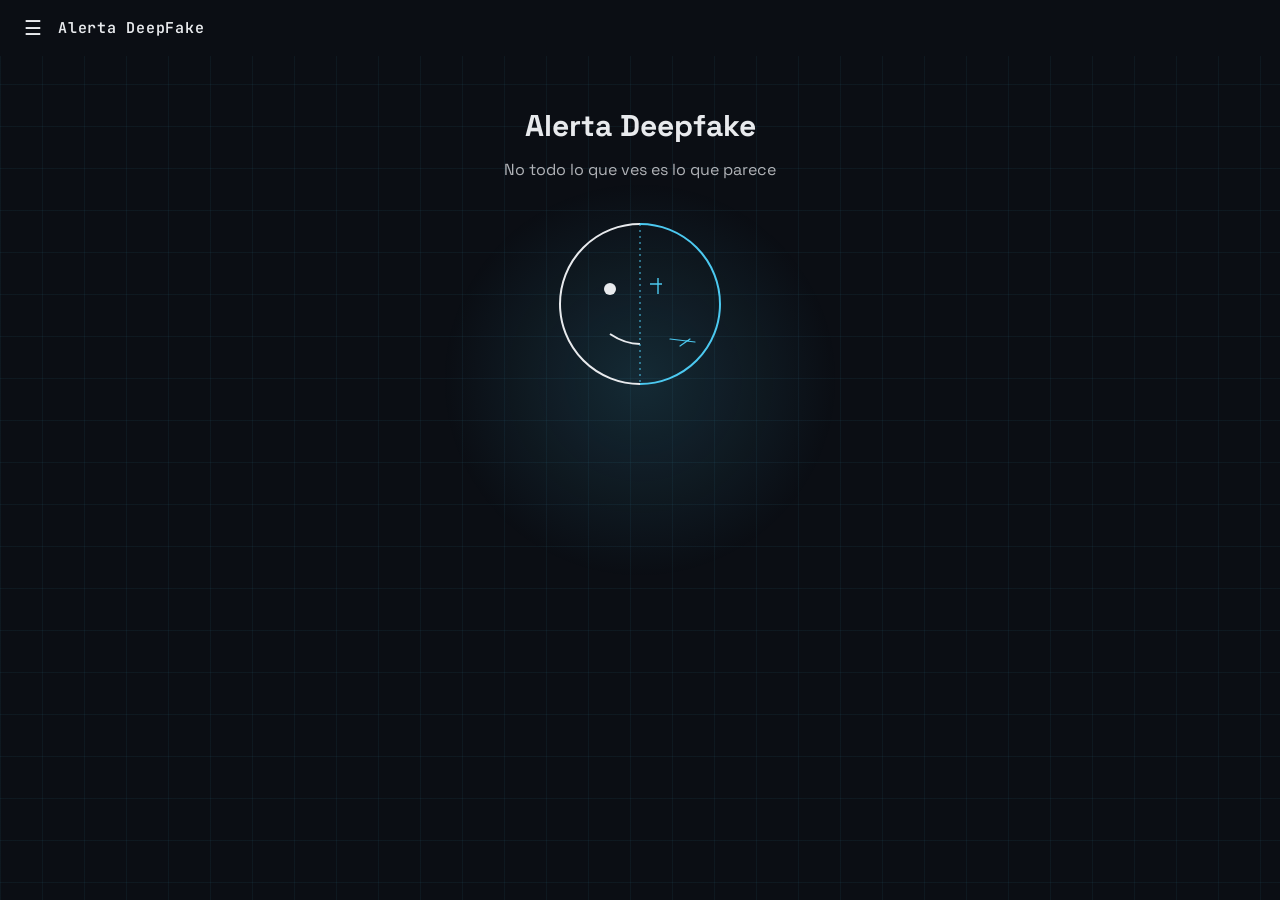
==== index.html @ 79086bac "direccion a inicio" ====
<!DOCTYPE html>
<html lang="en">
<head>
    <meta charset="UTF-8">
    <meta name="viewport" content="width=device-width, initial-scalbuenoe=1.0">
    <title>Alerta DeepFake</title>
    <link rel="stylesheet" href="estilos.css">
</head>
<body>
    <div class="grid-bg"></div>
    <div class="glow"></div>
    <header>
        <button id="btnMenu" class="menu-btn">☰</button>
       <span class="logo">Alerta DeepFake</span>
    </header>
   <nav id="sidebar">
  <a href="index.html">Inicio</a>

  <span class="categoria">Aprende</span>
  <a href="iagenerativa.html">Inteligencia Artificial Generativa</a>
  <a href="queesdeepfake.html">¿Qué es un Deepfake?</a>
  <a href="clascontfals">Clasificacion de contenido falso</a>
  <a href="datospb">Datos Personales y Biometrios</a>

  <span class="categoria">Detecta y Actua</span>
  <a href="casossimulados.html">Casos Simulados</a>
  <a href="listaverificacion">Lista de Verificacion</a>
  <a href="rutaactuacion">Ruta de Actuacion</a>
  <a href="reportarcaso" class="btn-reportar">🛡️ Reportar un Caso</a>
  
  <span class="categoria">Marco Legal</span>
  <a href="normativacolombiana">Normativa Colombiana</a>
  <a href="recomendacionesseguridad">Recomendaciones de Seguridad</a>
</nav>
<main>
  <center><h1>Alerta Deepfake</h1></center>
  <center><p>No todo lo que ves es lo que parece</p>
    <div class="face-wrap">
  <svg viewBox="0 0 220 220">
  <defs>
  <clipPath id="mitad-izquierda">
    <rect x="0" y="0" width="110" height="220" />
  </clipPath>
</defs>

<!-- LADO REAL (izquierda) -->
<g clip-path="url(#mitad-izquierda)">
  <path d="M 110 30 A 80 80 0 0 0 110 190" stroke="var(--text)" stroke-width="2" fill="none" />
  <circle cx="80" cy="95" r="6" fill="var(--text)" />
  <circle cx="140" cy="95" r="6" fill="var(--text)" />
  <path d="M 80 140 Q 110 160 140 140" stroke="var(--text)" stroke-width="2" fill="none" />
</g>

<!-- LADO SINTÉTICO (derecha) -->
<g class="face-synth">
  <path d="M 110 30 A 80 80 0 0 1 110 190" stroke="var(--cyan)" stroke-width="2" fill="none" />
  <path d="M 120 90 L 132 90 M 128 84 L 128 100" stroke="var(--cyan)" stroke-width="1.4" />
  <path d="M 140 145 L 165 148 M 150 152 L 160 145" stroke="var(--cyan)" stroke-width="1.2" stroke-linecap="round" />
  <line x1="110" y1="30" x2="110" y2="190" stroke="var(--cyan)" stroke-width="1" stroke-dasharray="2 4" />
</g>

</svg>
<defs>
  <clipPath id="mitad-izquierda">
    <rect x="0" y="0" width="110" height="220" />
  </clipPath>
</defs>
</div>
</main>



<script>
    const btnMenu =document.getElementById('btnMenu');
    const sidebar=document.getElementById('sidebar');
    btnMenu.addEventListener('click',function(){
        sidebar.classList.toggle('abierto');
    });
    
    const links=sidebar.querySelectorAll('a');
    links.forEach(function(link){
    link.addEventListener('click',function(){
        sidebar.classList.remove('abierto');
    });
});


</script>




</body>
</html>
---- estilos.css ----
@import url('https://fonts.googleapis.com/css2?family=JetBrains+Mono:wght@400;500;700&family=Space+Grotesk:wght@400;500;600;700&display=swap');

        .grid-bg {
  position: fixed;
  inset: 0;
  background-image:
    linear-gradient(rgba(76,201,240,0.06) 1px, transparent 1px),
    linear-gradient(90deg, rgba(76,201,240,0.06) 1px, transparent 1px);
  background-size: 42px 42px;
  pointer-events: none;
}
.glow {
  position: fixed;
  top: 20%;
  left: 50%;
  width: 400px;
  height: 400px;
  transform: translateX(-50%);
  background: radial-gradient(circle, rgba(76,201,240,0.15), transparent 70%);
  pointer-events: none;
}
:root {
  --bg: #0b0e14;
  --panel: #1B2A4A;
  --cyan: #4cc9f0;
  --text: #e8eaed;
}
        * {
            margin:0;
            padding: 0;
            box-sizing: border-box;
        }
body{
    background:var(--bg);
    color: var(--text);
    font-family: 'Space Grotesk', sans-serif;
}
      
        

        nav#sidebar a {
            display:block;
            padding:12px 20px;
            color:white;
            text-decoration: none;
        }
        nav#sidebar a:hover {
        background: rgba(255, 255, 255, 0.06);
        color: var(--cyan);
}
        nav#sidebar  {
position: fixed;
top:0 ;
left: 0;
width: 250px; ;
height:100vh ;
background:#1B2A4A ;
padding-top: 60px;
padding-bottom: 20px;
overflow-y: auto;
transform: translateX(-100%);
transition:transform 0.3s ease ;
z-index: 20;

        }
        nav#sidebar.abierto{
            transform: translateX(0);
        }

header {
  display: flex;
  align-items: center;
  gap: 16px;
  padding: 16px 24px;
  background: var(--bg);
  position: sticky;
  top: 0;
  z-index: 30;
}

    .logo {
  font-family: 'JetBrains Mono', monospace;
  font-size: 15px;
  font-weight: 600;
  letter-spacing: 0.05em;
  color: var(--text);
}
.menu-btn {
  background: none;
  border: none;
  color: var(--text);
  font-size: 20px;
  cursor: pointer;
}
.categoria {
  display: block;
  font-family: 'JetBrains Mono', monospace;
  font-size: 11px;
  letter-spacing: 0.1em;
  text-transform: uppercase;
  color: var(--cyan);
  padding: 20px 20px 8px;
  border-top: 1px solid rgba(255,255,255,0.08);
  margin-top: 8px;
}
.face-wrap {
  width: 220px;
  height: 220px;
  margin: 0 auto;
}

.face-wrap svg {
  width: 100%;
  height: 100%;
}
@keyframes glitchLine {
  0%, 88% {
    transform: translateX(0);
    opacity: 1;
  }
  90% {
    transform: translateX(-3px);
    opacity: 0.6;
  }
  92% {
    transform: translateX(2px);
  }
  94%, 100% {
    transform: translateX(0);
    opacity: 1;
  }
}

/* ===== Contenido de páginas internas (main) ===== */
main {
  max-width: 780px;
  margin: 0 auto;
  padding: 50px 24px 80px 24px;
  position: relative;
  z-index: 1;
}

.kicker {
  font-family: 'JetBrains Mono', monospace;
  font-size: 11px;
  letter-spacing: 0.1em;
  text-transform: uppercase;
  color: var(--cyan);
  margin-bottom: 10px;
}

main h1 {
  font-size: 30px;
  font-weight: 700;
  margin-bottom: 14px;
}

main .intro {
  font-size: 17px;
  color: rgba(232,234,237,0.7);
  border-left: 3px solid var(--cyan);
  padding-left: 16px;
  margin-bottom: 36px;
}

main section {
  margin-bottom: 40px;
}

main h2 {
  font-size: 20px;
  font-weight: 600;
  margin-bottom: 14px;
  display: flex;
  align-items: center;
  gap: 10px;
}

main h2 .numero {
  font-family: 'JetBrains Mono', monospace;
  background: var(--panel);
  border: 1px solid var(--cyan);
  color: var(--cyan);
  width: 28px;
  height: 28px;
  border-radius: 50%;
  display: flex;
  align-items: center;
  justify-content: center;
  font-size: 13px;
  flex-shrink: 0;
}

main p {
  color: rgba(232,234,237,0.75);
  margin-bottom: 14px;
}

main strong {
  color: var(--text);
}

.tarjeta {
  text-align: justify;
  background: rgba(76,201,240,0.04);
  border: 1px solid rgba(76,201,240,0.15);
  border-radius: 8px;
  padding: 16px;
}

.tarjeta .icono { font-size: 24px; margin-bottom: 8px; }

.tarjeta h2 {
  text-align: center;
}

.tarjeta p {
  font-size: 13px;
  margin-bottom: 0;
}



.caja-clave {
  background: rgba(76,201,240,0.06);
  border-left: 3px solid var(--cyan);
  border-radius: 6px;
  padding: 16px 18px;
  margin-top: 16px;
}

.caja-clave p { color: var(--text); margin-bottom: 0; }

@media (max-width: 600px) {
  .grid-tarjetas { grid-template-columns: 1fr; }
}

/* boton siguiente para pagina de que es deepfake*/
.siguiente {
  margin-top: 50px;
  padding: 20px;
  background: rgba(76,201,240,0.04);
  border: 1px solid rgba(76,201,240,0.15);
  border-radius: 8px;
  display: flex;
  justify-content: space-between;
  align-items: center;
  flex-wrap: wrap;
  gap: 12px;
}

.siguiente span {
  color: rgba(232,234,237,0.75);
  font-size: 15px;
}

.siguiente a {
  background: var(--cyan);
  color: var(--bg);
  text-decoration: none;
  padding: 10px 18px;
  border-radius: 6px;
  font-weight: bold;
  font-size: 14px;
  white-space: nowrap;
}

.siguiente a:hover {
  opacity: 0.85;
}

.tarjeta-caso {
  background: var(--panel);
  border-radius: 12px;
  padding: 24px;
  max-width: 500px;
  margin: 24px auto;
}

.tarjeta-tag {
  display: inline-block;
  font-family: 'JetBrains Mono', monospace;
  font-size: 11px;
  color: var(--cyan);
  text-transform: uppercase;
  margin-bottom: 10px;
}
.paso {
    display: flex;
    align-items: flex-start;
    gap: 22px;
    margin: 30px 0;
}

.numero {
    width: 48px;
    height: 48px;
    min-width: 48px;

    border: 2px solid #159eaa;
    border-radius: 50%;

    display: flex;
    align-items: center;
    justify-content: center;

    color: white;
    font-size: 20px;
    font-weight: bold;
}

.texto-paso {
    flex: 1;
}

.texto-paso h3 {
    margin: 0 0 8px 0;
    color: white;
    font-size: 24px;
}

.texto-paso p {
    margin: 0;
    color: #b8bdc7;
    font-size: 18px;
    line-height: 1.5;
}

.video-container video {
    width: 100%;
    height: auto;
    display: block;
}

/* ===== Lista horizontal de señales de detección ===== */
.lista-deteccion {
  margin-top: 18px;
}

.fila-deteccion {
  display: flex;
  align-items: flex-start;
  gap: 16px;
  padding: 18px 4px;
  border-bottom: 1px solid rgba(76,201,240,0.12);
}

.fila-deteccion:last-child {
  border-bottom: none;
}

.fila-deteccion .icono {
  font-size: 22px;
  flex-shrink: 0;
  width: 36px;
  text-align: center;
}

.fila-deteccion .contenido h3 {
  font-size: 15px;
  font-weight: 600;
  margin-bottom: 4px;
  color: var(--text);
}

.fila-deteccion .contenido p {
  font-size: 13px;
  color: rgba(232,234,237,0.65);
  margin-bottom: 0;
}

@media (max-width: 500px) {
  .fila-deteccion { gap: 12px; }
  .fila-deteccion .icono { font-size: 18px; width: 28px; }
}
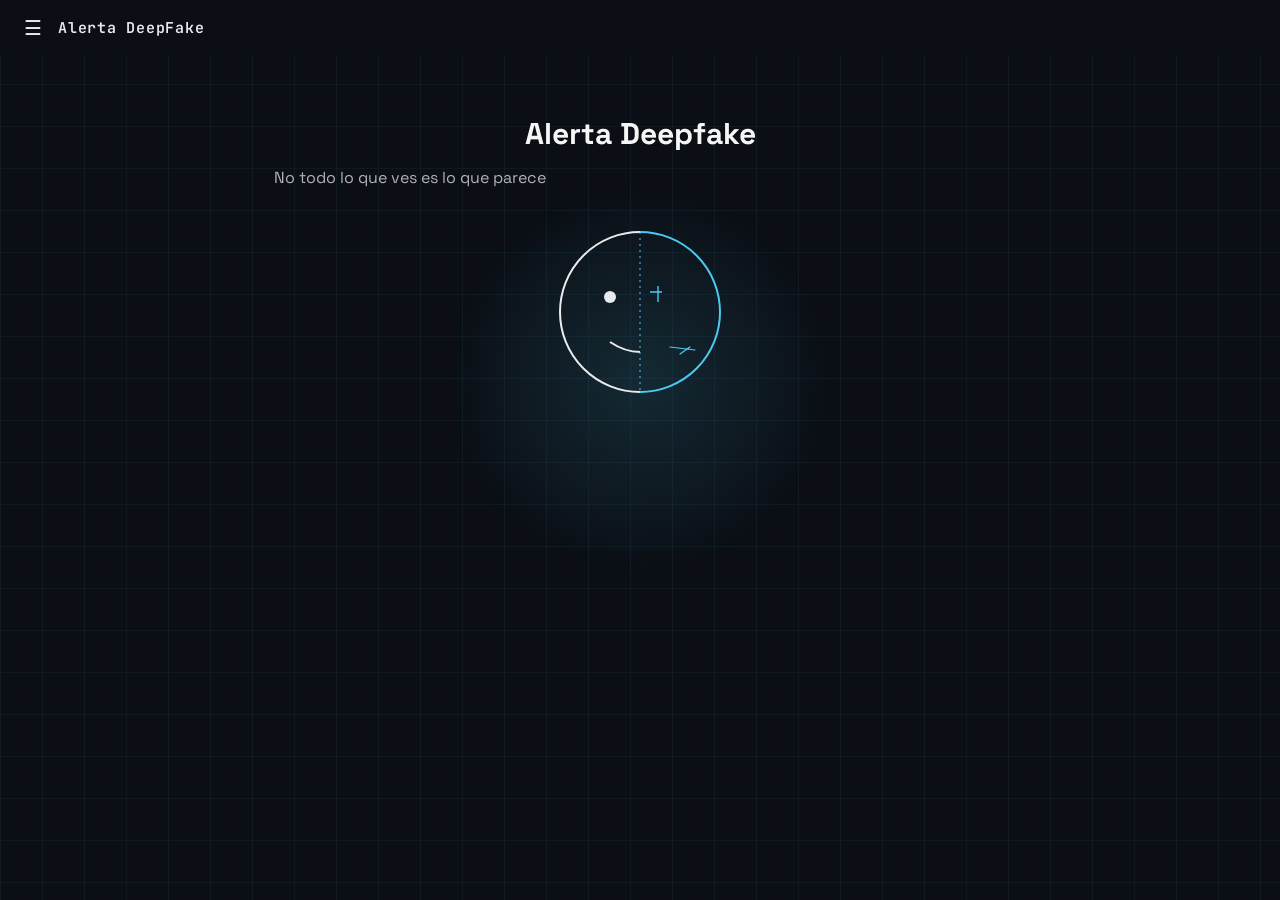
==== commit 27a6eb06: "conexion base de datos" ====
--- a/index.html
+++ b/index.html
@@ -19,18 +19,20 @@
   <span class="categoria">Aprende</span>
   <a href="iagenerativa.html">Inteligencia Artificial Generativa</a>
   <a href="queesdeepfake.html">¿Qué es un Deepfake?</a>
-  <a href="clascontfals">Clasificacion de contenido falso</a>
-  <a href="datospb">Datos Personales y Biometrios</a>
+  <a href="clascontfals.html">Clasificacion de contenido falso</a>
+  <a href="datospb.html">Datos Personales y Biometrios</a>
 
   <span class="categoria">Detecta y Actua</span>
   <a href="casossimulados.html">Casos Simulados</a>
-  <a href="listaverificacion">Lista de Verificacion</a>
-  <a href="rutaactuacion">Ruta de Actuacion</a>
-  <a href="reportarcaso" class="btn-reportar">🛡️ Reportar un Caso</a>
+  <a href="listaverificacion.html">Lista de Verificacion</a>
+  <a href="rutaactuacion.html">Ruta de Actuacion</a>
+  <a href="reportaruncaso.html" class="btn-reportar">🛡️ Reportar un Caso</a>
   
   <span class="categoria">Marco Legal</span>
-  <a href="normativacolombiana">Normativa Colombiana</a>
-  <a href="recomendacionesseguridad">Recomendaciones de Seguridad</a>
+  <a href="normativacolombiana.html">Normativa Colombiana</a>
+  <a href="recomendacionesseguridad.html">Recomendaciones de Seguridad</a>
+  <a href="Administrador.html">Administrador</a>
+
 </nav>
 <main>
   <center><h1>Alerta Deepfake</h1></center>
--- a/estilos.css
+++ b/estilos.css
@@ -194,6 +194,7 @@
 main p {
   color: rgba(232,234,237,0.75);
   margin-bottom: 14px;
+  text-align: justify;
 }
 
 main strong {
@@ -309,22 +310,6 @@
     font-weight: bold;
 }
 
-.texto-paso {
-    flex: 1;
-}
-
-.texto-paso h3 {
-    margin: 0 0 8px 0;
-    color: white;
-    font-size: 24px;
-}
-
-.texto-paso p {
-    margin: 0;
-    color: #b8bdc7;
-    font-size: 18px;
-    line-height: 1.5;
-}
 
 .video-container video {
     width: 100%;
@@ -374,4 +359,390 @@
   .fila-deteccion .icono { font-size: 18px; width: 28px; }
 }
 
-
+/* Layout en Grid para dos columnas usando tus estilos globales */
+.grid-datos {
+  display: grid;
+  grid-template-columns: 1fr;
+  gap: 32px;
+  margin-top: 24px;
+}
+
+@media (min-width: 768px) {
+  .grid-datos {
+    grid-template-columns: 1fr 1fr;
+  }
+}
+
+/* Caja contenedora del ícono en la columna izquierda */
+.icon-box {
+  width: 48px;
+  height: 48px;
+  min-width: 48px;
+  background: rgba(76, 201, 240, 0.08);
+  border: 1px solid rgba(76, 201, 240, 0.2);
+  border-radius: 12px;
+  display: flex;
+  align-items: center;
+  justify-content: center;
+  font-size: 20px;
+}
+
+/* Ajuste de tipografía dentro de las secciones para alinearse a tus clases */
+.texto-paso h3 {
+  font-size: 16px;
+  font-weight: 600;
+  margin-bottom: 4px;
+}
+
+.texto-paso p {
+  font-size: 13px;
+  color: rgba(232, 234, 237, 0.65);
+}
+
+/* Panel contenedor interactivo con borde azul neón */
+.checklist-panel {
+  background: rgba(27, 42, 74, 0.4);
+  border: 1px solid var(--cyan);
+  border-radius: 12px;
+  padding: 20px;
+  display: flex;
+  flex-direction: column;
+  gap: 12px;
+  box-shadow: 0 0 15px rgba(76, 201, 240, 0.1);
+}
+
+/* Tarjetas individuales dentro del checklist */
+.check-card {
+  display: flex;
+  align-items: flex-start;
+  gap: 14px;
+  padding: 14px;
+  background: var(--panel);
+  border: 1px solid rgba(76, 201, 240, 0.15);
+  border-radius: 8px;
+  cursor: pointer;
+  transition: border-color 0.2s ease, background 0.2s ease;
+}
+
+.check-card:hover {
+  border-color: var(--cyan);
+}
+
+/* Ocultar checkbox nativo y personalizarlo con tu color --cyan */
+.check-card input[type="checkbox"] {
+  display: none;
+}
+
+.checkbox-custom {
+  width: 20px;
+  height: 20px;
+  min-width: 20px;
+  border: 2px solid rgba(232, 234, 237, 0.4);
+  border-radius: 4px;
+  margin-top: 2px;
+  transition: all 0.2s ease;
+}
+
+.check-card input[type="checkbox"]:checked + .checkbox-custom {
+  background-color: var(--cyan);
+  border-color: var(--cyan);
+  background-image: url("data:image/svg+xml,%3Csvg xmlns='http://www.w3.org/2000/svg' viewBox='0 0 24 24' fill='none' stroke='%230b0e14' stroke-width='3' stroke-linecap='round' stroke-linejoin='round'%3E%3Cpolyline points='20 6 9 17 4 12'%3E%3C/polyline%3E%3C/svg%3E");
+  background-size: 14px;
+  background-position: center;
+  background-repeat: no-repeat;
+}
+
+.check-card input[type="checkbox"]:checked ~ .texto-paso h3 {
+  color: var(--cyan);
+}
+
+/* ===== Test de exposición ===== */
+.test-panel {
+  background: rgba(27,42,74,0.4);
+  border: 1px solid var(--cyan);
+  border-radius: 12px;
+  padding: 22px;
+  box-shadow: 0 0 15px rgba(76,201,240,0.1);
+  margin-top: 18px;
+}
+
+.test-pregunta {
+  display: flex;
+  justify-content: space-between;
+  align-items: center;
+  gap: 16px;
+  padding: 16px 0;
+  border-bottom: 1px solid rgba(76,201,240,0.12);
+}
+.test-pregunta:last-of-type { border-bottom: none; }
+.test-pregunta p { font-size: 14px; color: var(--text); margin-bottom: 0; }
+
+.switch-group { display: flex; gap: 6px; flex-shrink: 0; }
+.switch-btn {
+  background: transparent;
+  border: 1px solid rgba(76,201,240,0.3);
+  color: rgba(232,234,237,0.6);
+  font-size: 12px;
+  font-family: 'JetBrains Mono', monospace;
+  padding: 6px 14px;
+  border-radius: 6px;
+  cursor: pointer;
+  transition: all 0.2s;
+}
+.switch-btn.activo {
+  background: var(--cyan);
+  color: var(--bg);
+  border-color: var(--cyan);
+  font-weight: bold;
+}
+
+.resultado {
+  margin-top: 20px;
+  padding: 18px;
+  border-radius: 8px;
+  text-align: center;
+  display: none;
+}
+.resultado.visible { display: block; }
+.resultado .nivel {
+  font-family: 'JetBrains Mono', monospace;
+  font-size: 12px;
+  letter-spacing: 0.1em;
+  text-transform: uppercase;
+  margin-bottom: 6px;
+}
+.resultado .msg { font-size: 14px; color: var(--text); }
+
+.resultado.bajo { background: rgba(76,201,240,0.08); border: 1px solid var(--cyan); }
+.resultado.bajo .nivel { color: var(--cyan); }
+.resultado.medio { background: rgba(255,180,80,0.08); border: 1px solid #ffb450; }
+.resultado.medio .nivel { color: #ffb450; }
+.resultado.alto { background: rgba(239,91,111,0.1); border: 1px solid #ef5b6f; }
+.resultado.alto .nivel { color: #ef5b6f; }
+
+.btn-calcular {
+  margin-top: 18px;
+  width: 100%;
+  background: var(--cyan);
+  color: var(--bg);
+  border: none;
+  padding: 12px;
+  border-radius: 8px;
+  font-weight: bold;
+  font-size: 14px;
+  cursor: pointer;
+}
+.btn-calcular:hover { opacity: 0.9; }
+.grid-casos {
+  display: grid;
+  grid-template-columns: repeat(2, 1fr);
+  gap: 20px;
+  padding: 0 24px;
+}
+
+.video-container img {
+  width: 100%;
+  display: block;
+  border-radius: 8px;
+}
+
+.reportar {
+  background-color: #0d1117;
+  padding: 40px;
+}
+
+.etiqueta {
+  color: #22d3ee;
+  font-size: 14px;
+  letter-spacing: 2px;
+  font-weight: bold;
+}
+h1 {
+  color: #f5f5f5;
+  font-size: 32px;
+  margin-top: 8px;
+}
+.parrafo-info {
+  color: #9ca3af;
+  border-left: 3px solid #22d3ee;
+  padding-left: 16px;
+  font-size: 15px;
+  line-height: 1.5;
+}
+.caja-confidencial {
+  background-color: #161b22;
+  border-radius: 12px;
+  padding: 20px;
+  display: flex;
+  align-items: center;
+  gap: 14px;
+  margin: 24px 0;
+}
+input[type="text"], input[type="email"], input[type="tel"] {
+background-color: #161b22;
+border: 1px solid #30363d;
+border-radius: 8px;
+padding: 12px 14px;
+color: #e8eaed;
+width: 100%;
+font-size: 14px;
+}
+.opciones-tipo {
+  display: flex;
+  gap: 16px;
+  margin: 20px 0;
+}
+
+.tarjeta-tipo {
+  background-color: #161b22;
+  border: 1px solid #30363d;
+  border-radius: 12px;
+  padding: 20px;
+  flex: 1;
+  text-align: center;
+  font-size: 14px;
+}
+input, textarea {
+  background-color: #161b22;
+  border: 1px solid #30363d;
+  border-radius: 8px;
+  padding: 12px 14px;
+  color: #e8eaed;
+  width: 100%;
+  font-size: 14px;
+}
+.zona-carga {
+  border: 2px dashed #22d3ee;
+  border-radius: 12px;
+  background-color: rgba(34, 211, 238, 0.04);
+  padding: 30px 20px;
+  text-align: center;
+}
+
+.zona-carga span {
+  font-size: 28px;
+  display: block;
+  margin-bottom: 10px;
+}
+
+.zona-carga p {
+  color: #9ca3af;
+  font-size: 14px;
+}
+
+.zona-carga strong {
+  color: #22d3ee;
+}
+.btnEnviar {
+  background-color: #22d3ee;
+  color: #0d1117;
+  border: none;
+  border-radius: 8px;
+  padding: 16px;
+  width: 100%;
+  font-size: 16px;
+  font-weight: bold;
+  cursor: pointer;
+  margin-top: 10px;
+}
+
+/* Estado seleccionado de la tarjeta de tipo de caso */
+.tarjeta-tipo {
+  cursor: pointer;
+  transition: all 0.2s;
+}
+.tarjeta-tipo:hover {
+  border-color: rgba(34, 211, 238, 0.4);
+}
+.tarjeta-tipo.activo {
+  background-color: rgba(34, 211, 238, 0.1);
+  border-color: #22d3ee;
+  color: #22d3ee;
+  font-weight: bold;
+}
+
+/* Lista de archivos adjuntos */
+#listaArchivos {
+  margin-top: 10px;
+  display: flex;
+  flex-direction: column;
+  gap: 6px;
+}
+#listaArchivos div {
+  display: flex;
+  justify-content: space-between;
+  background-color: #161b22;
+  border: 1px solid #30363d;
+  border-radius: 6px;
+  padding: 8px 12px;
+  font-size: 13px;
+  color: #e8eaed;
+}
+.quitar {
+  color: #ef5b6f;
+  cursor: pointer;
+  font-weight: bold;
+}
+
+/* Pantalla de confirmación */
+.confirmacion {
+  text-align: center;
+  padding: 60px 20px;
+}
+.confirmacion .check {
+  width: 60px; height: 60px;
+  border-radius: 50%;
+  background: rgba(34, 211, 238, 0.1);
+  border: 2px solid #22d3ee;
+  display: flex; align-items: center; justify-content: center;
+  font-size: 28px;
+  margin: 0 auto 20px;
+  color: #22d3ee;
+}
+.confirmacion h2 { color: #f5f5f5; margin-bottom: 10px; }
+.confirmacion p { color: #9ca3af; margin-bottom: 6px; }
+.numero-caso {
+  font-family: 'JetBrains Mono', monospace;
+  color: #22d3ee;
+  font-weight: bold;
+  font-size: 18px;
+}
+
+
+/* TABLA */
+#tablaUsuarios {
+    width: 100%;
+    border-collapse: collapse;
+}
+
+/* ENCABEZADOS */
+#tablaUsuarios th {
+    background: #5257f4;
+    color: white;
+    padding: 14px;
+    text-align: left;
+    font-size: 15px;
+}
+
+/* CELDAS */
+#tablaUsuarios td {
+    padding: 13px;
+    border-bottom: 1px solid #333;
+    color: #ddd;
+}
+
+/* FILAS */
+#tablaUsuarios tr {
+    background: #181818;
+    transition: 0.2s;
+}
+
+#tablaUsuarios tr:hover {
+    background: #242424;
+}
+
+/* PRIMERA COLUMNA */
+#tablaUsuarios td:first-child {
+    color: #14375f;
+    font-weight: bold;
+}
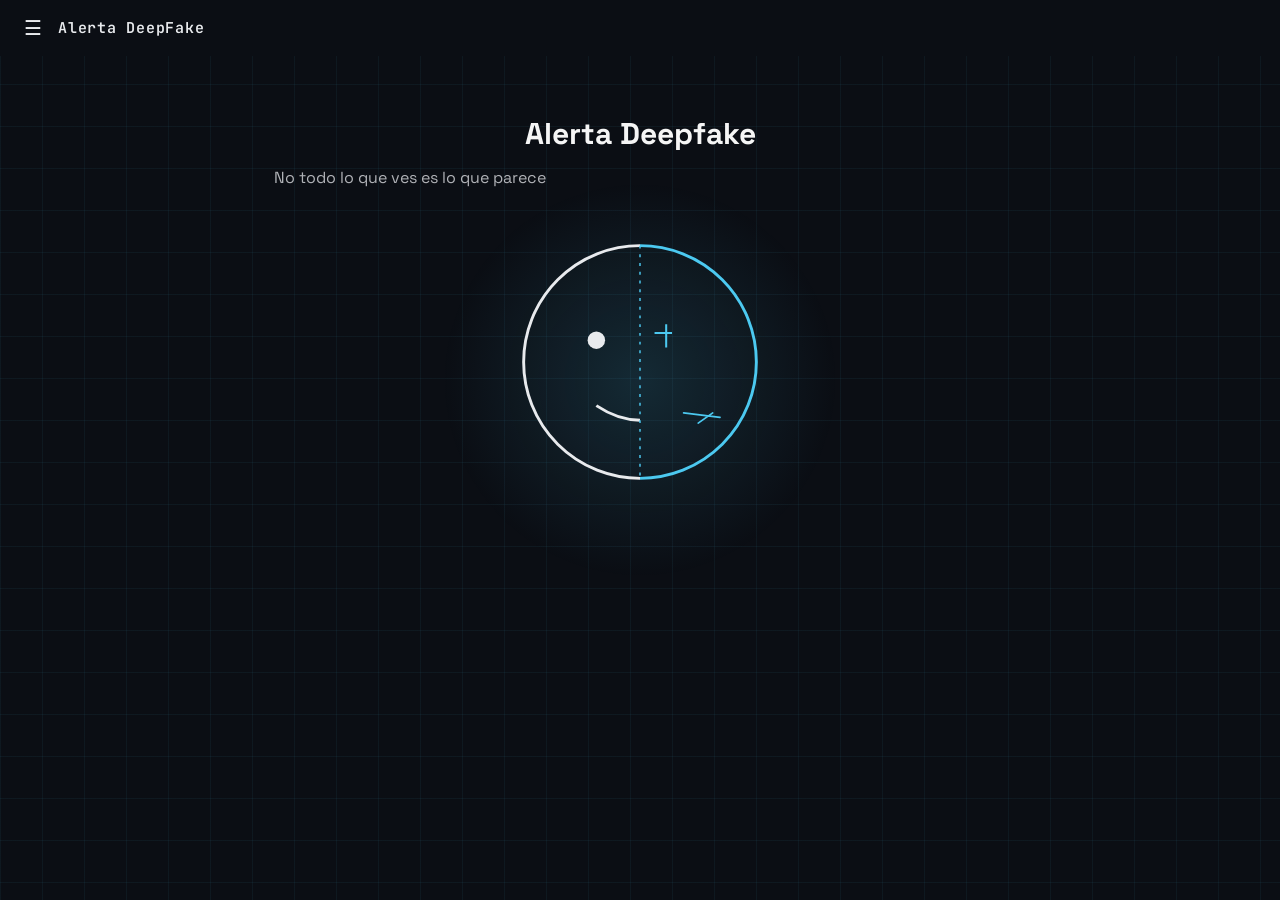
==== commit 09890d8b: "ac" ====
--- a/index.html
+++ b/index.html
@@ -24,19 +24,17 @@
 
   <span class="categoria">Detecta y Actua</span>
   <a href="casossimulados.html">Casos Simulados</a>
-  <a href="listaverificacion.html">Lista de Verificacion</a>
-  <a href="rutaactuacion.html">Ruta de Actuacion</a>
+  <a href="listaverificacion">Lista de Verificacion</a>
+  <a href="rutaactuacion">Ruta de Actuacion</a>
   <a href="reportaruncaso.html" class="btn-reportar">🛡️ Reportar un Caso</a>
   
   <span class="categoria">Marco Legal</span>
-  <a href="normativacolombiana.html">Normativa Colombiana</a>
-  <a href="recomendacionesseguridad.html">Recomendaciones de Seguridad</a>
-  <a href="Administrador.html">Administrador</a>
-
+  <a href="normativacolombiana">Normativa Colombiana</a>
+  <a href="recomendacionesseguridad">Recomendaciones de Seguridad</a>
 </nav>
 <main>
   <center><h1>Alerta Deepfake</h1></center>
-  <center><p>No todo lo que ves es lo que parece</p>
+  <center><p>No todo lo que ves es lo que parece</p></center>
     <div class="face-wrap">
   <svg viewBox="0 0 220 220">
   <defs>
--- a/estilos.css
+++ b/estilos.css
@@ -104,8 +104,8 @@
   margin-top: 8px;
 }
 .face-wrap {
-  width: 220px;
-  height: 220px;
+  width: 320px;
+  height: 320px;
   margin: 0 auto;
 }
 
@@ -633,7 +633,7 @@
 .zona-carga strong {
   color: #22d3ee;
 }
-.btnEnviar {
+.btn-enviar {
   background-color: #22d3ee;
   color: #0d1117;
   border: none;
@@ -644,105 +644,4 @@
   font-weight: bold;
   cursor: pointer;
   margin-top: 10px;
-}
-
-/* Estado seleccionado de la tarjeta de tipo de caso */
-.tarjeta-tipo {
-  cursor: pointer;
-  transition: all 0.2s;
-}
-.tarjeta-tipo:hover {
-  border-color: rgba(34, 211, 238, 0.4);
-}
-.tarjeta-tipo.activo {
-  background-color: rgba(34, 211, 238, 0.1);
-  border-color: #22d3ee;
-  color: #22d3ee;
-  font-weight: bold;
-}
-
-/* Lista de archivos adjuntos */
-#listaArchivos {
-  margin-top: 10px;
-  display: flex;
-  flex-direction: column;
-  gap: 6px;
-}
-#listaArchivos div {
-  display: flex;
-  justify-content: space-between;
-  background-color: #161b22;
-  border: 1px solid #30363d;
-  border-radius: 6px;
-  padding: 8px 12px;
-  font-size: 13px;
-  color: #e8eaed;
-}
-.quitar {
-  color: #ef5b6f;
-  cursor: pointer;
-  font-weight: bold;
-}
-
-/* Pantalla de confirmación */
-.confirmacion {
-  text-align: center;
-  padding: 60px 20px;
-}
-.confirmacion .check {
-  width: 60px; height: 60px;
-  border-radius: 50%;
-  background: rgba(34, 211, 238, 0.1);
-  border: 2px solid #22d3ee;
-  display: flex; align-items: center; justify-content: center;
-  font-size: 28px;
-  margin: 0 auto 20px;
-  color: #22d3ee;
-}
-.confirmacion h2 { color: #f5f5f5; margin-bottom: 10px; }
-.confirmacion p { color: #9ca3af; margin-bottom: 6px; }
-.numero-caso {
-  font-family: 'JetBrains Mono', monospace;
-  color: #22d3ee;
-  font-weight: bold;
-  font-size: 18px;
-}
-
-
-/* TABLA */
-#tablaUsuarios {
-    width: 100%;
-    border-collapse: collapse;
-}
-
-/* ENCABEZADOS */
-#tablaUsuarios th {
-    background: #5257f4;
-    color: white;
-    padding: 14px;
-    text-align: left;
-    font-size: 15px;
-}
-
-/* CELDAS */
-#tablaUsuarios td {
-    padding: 13px;
-    border-bottom: 1px solid #333;
-    color: #ddd;
-}
-
-/* FILAS */
-#tablaUsuarios tr {
-    background: #181818;
-    transition: 0.2s;
-}
-
-#tablaUsuarios tr:hover {
-    background: #242424;
-}
-
-/* PRIMERA COLUMNA */
-#tablaUsuarios td:first-child {
-    color: #14375f;
-    font-weight: bold;
 }
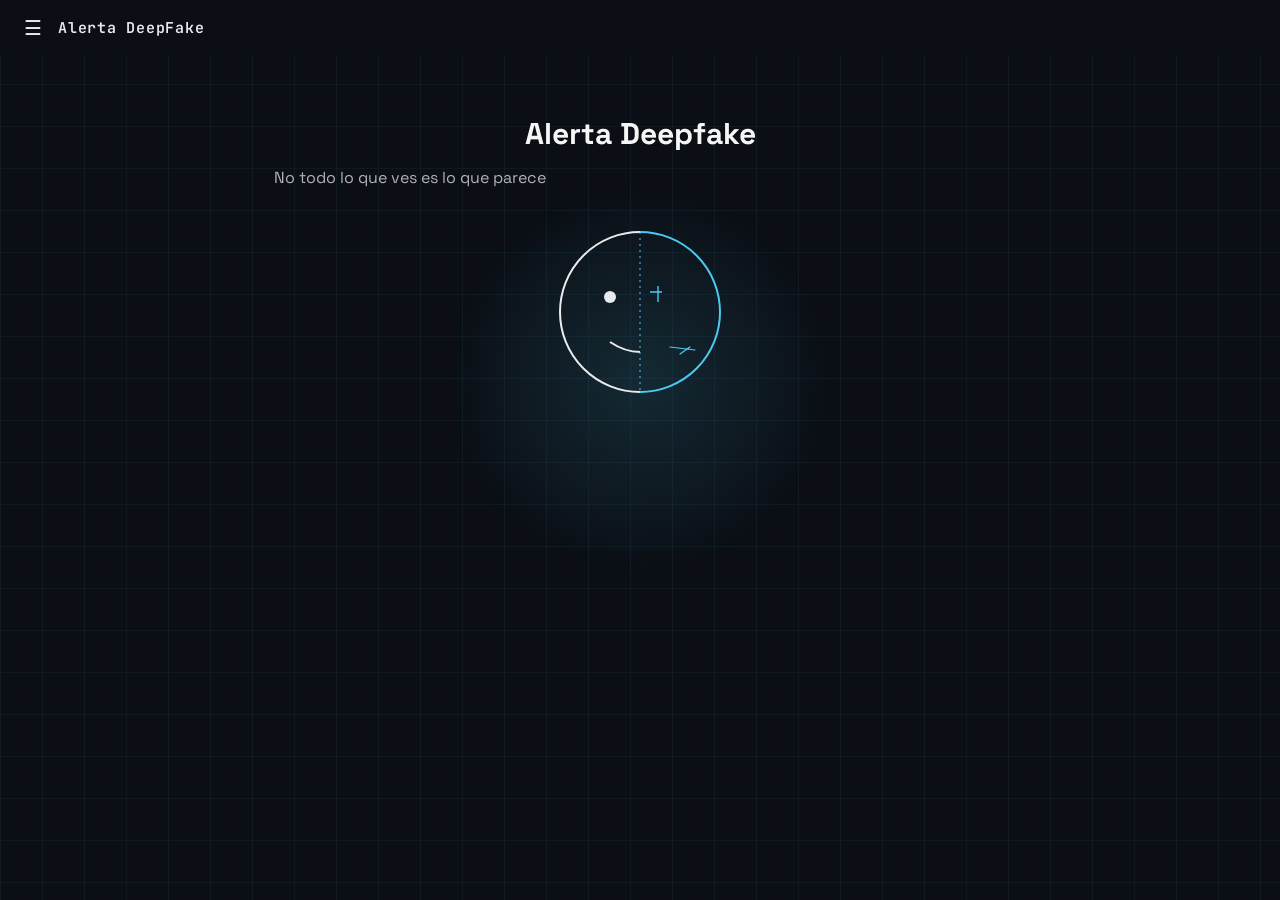
==== commit 8bca33ac: "Merge pull request #10 from johancuadrosz95-maker/shirley Shirley" ====
--- a/index.html
+++ b/index.html
@@ -24,17 +24,19 @@
 
   <span class="categoria">Detecta y Actua</span>
   <a href="casossimulados.html">Casos Simulados</a>
-  <a href="listaverificacion">Lista de Verificacion</a>
-  <a href="rutaactuacion">Ruta de Actuacion</a>
+  <a href="listaverificacion.html">Lista de Verificacion</a>
+  <a href="rutaactuacion.html">Ruta de Actuacion</a>
   <a href="reportaruncaso.html" class="btn-reportar">🛡️ Reportar un Caso</a>
   
   <span class="categoria">Marco Legal</span>
-  <a href="normativacolombiana">Normativa Colombiana</a>
-  <a href="recomendacionesseguridad">Recomendaciones de Seguridad</a>
+  <a href="normativacolombiana.html">Normativa Colombiana</a>
+  <a href="recomendacionesseguridad.html">Recomendaciones de Seguridad</a>
+  <a href="Administrador.html">Administrador</a>
+
 </nav>
 <main>
   <center><h1>Alerta Deepfake</h1></center>
-  <center><p>No todo lo que ves es lo que parece</p></center>
+  <center><p>No todo lo que ves es lo que parece</p>
     <div class="face-wrap">
   <svg viewBox="0 0 220 220">
   <defs>
--- a/estilos.css
+++ b/estilos.css
@@ -104,8 +104,8 @@
   margin-top: 8px;
 }
 .face-wrap {
-  width: 320px;
-  height: 320px;
+  width: 220px;
+  height: 220px;
   margin: 0 auto;
 }
 
@@ -633,7 +633,7 @@
 .zona-carga strong {
   color: #22d3ee;
 }
-.btn-enviar {
+.btnEnviar {
   background-color: #22d3ee;
   color: #0d1117;
   border: none;
@@ -644,4 +644,105 @@
   font-weight: bold;
   cursor: pointer;
   margin-top: 10px;
+}
+
+/* Estado seleccionado de la tarjeta de tipo de caso */
+.tarjeta-tipo {
+  cursor: pointer;
+  transition: all 0.2s;
+}
+.tarjeta-tipo:hover {
+  border-color: rgba(34, 211, 238, 0.4);
+}
+.tarjeta-tipo.activo {
+  background-color: rgba(34, 211, 238, 0.1);
+  border-color: #22d3ee;
+  color: #22d3ee;
+  font-weight: bold;
+}
+
+/* Lista de archivos adjuntos */
+#listaArchivos {
+  margin-top: 10px;
+  display: flex;
+  flex-direction: column;
+  gap: 6px;
+}
+#listaArchivos div {
+  display: flex;
+  justify-content: space-between;
+  background-color: #161b22;
+  border: 1px solid #30363d;
+  border-radius: 6px;
+  padding: 8px 12px;
+  font-size: 13px;
+  color: #e8eaed;
+}
+.quitar {
+  color: #ef5b6f;
+  cursor: pointer;
+  font-weight: bold;
+}
+
+/* Pantalla de confirmación */
+.confirmacion {
+  text-align: center;
+  padding: 60px 20px;
+}
+.confirmacion .check {
+  width: 60px; height: 60px;
+  border-radius: 50%;
+  background: rgba(34, 211, 238, 0.1);
+  border: 2px solid #22d3ee;
+  display: flex; align-items: center; justify-content: center;
+  font-size: 28px;
+  margin: 0 auto 20px;
+  color: #22d3ee;
+}
+.confirmacion h2 { color: #f5f5f5; margin-bottom: 10px; }
+.confirmacion p { color: #9ca3af; margin-bottom: 6px; }
+.numero-caso {
+  font-family: 'JetBrains Mono', monospace;
+  color: #22d3ee;
+  font-weight: bold;
+  font-size: 18px;
+}
+
+
+/* TABLA */
+#tablaUsuarios {
+    width: 100%;
+    border-collapse: collapse;
+}
+
+/* ENCABEZADOS */
+#tablaUsuarios th {
+    background: #5257f4;
+    color: white;
+    padding: 14px;
+    text-align: left;
+    font-size: 15px;
+}
+
+/* CELDAS */
+#tablaUsuarios td {
+    padding: 13px;
+    border-bottom: 1px solid #333;
+    color: #ddd;
+}
+
+/* FILAS */
+#tablaUsuarios tr {
+    background: #181818;
+    transition: 0.2s;
+}
+
+#tablaUsuarios tr:hover {
+    background: #242424;
+}
+
+/* PRIMERA COLUMNA */
+#tablaUsuarios td:first-child {
+    color: #14375f;
+    font-weight: bold;
 }
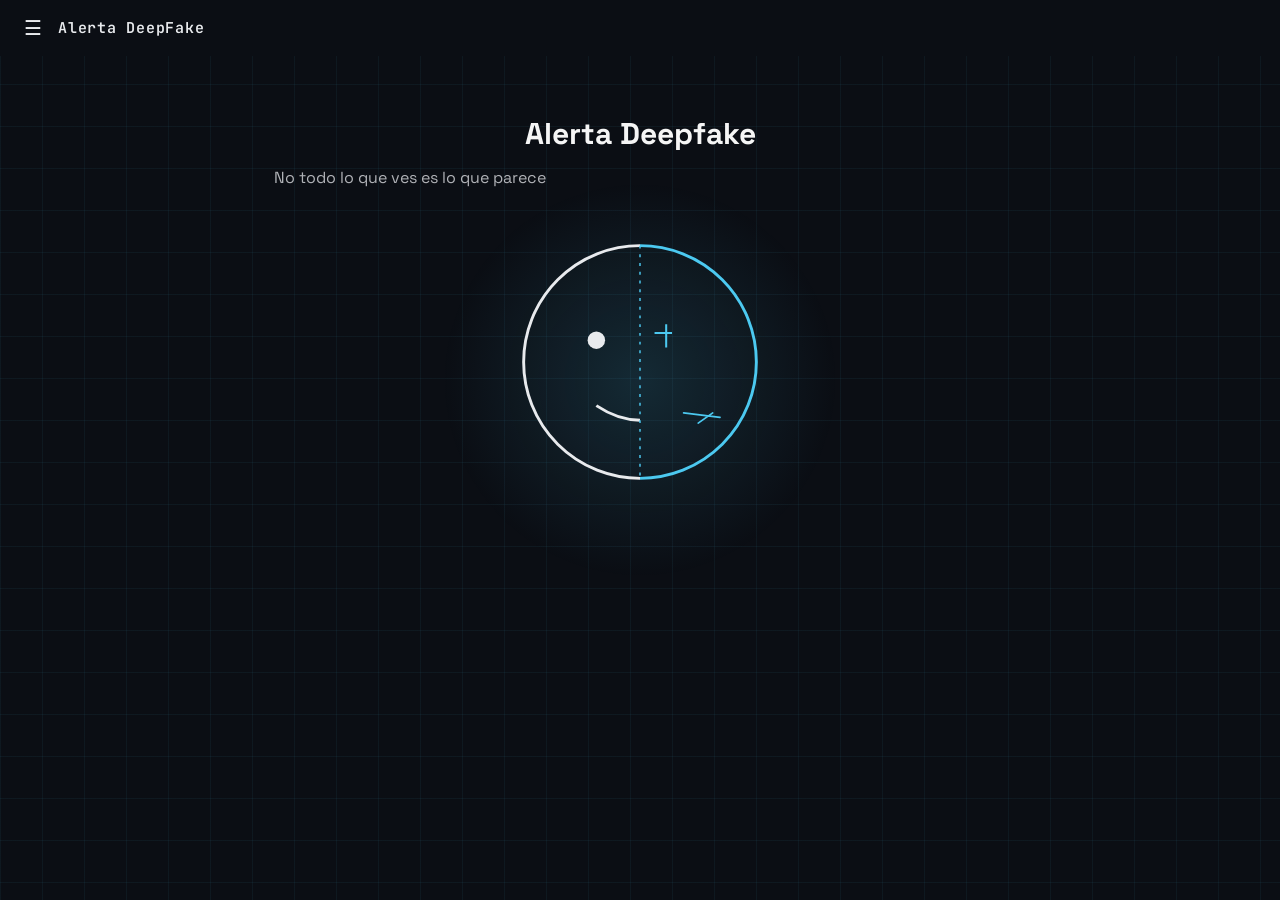
==== commit 8d580538: "actualizacion" ====
--- a/index.html
+++ b/index.html
@@ -24,8 +24,13 @@
 
   <span class="categoria">Detecta y Actua</span>
   <a href="casossimulados.html">Casos Simulados</a>
+<<<<<<< HEAD
+  <a href="listaverificacion">Lista de Verificacion</a>
+  <a href="rutaactuacion">Ruta de Actuacion</a>
+=======
   <a href="listaverificacion.html">Lista de Verificacion</a>
   <a href="rutaactuacion.html">Ruta de Actuacion</a>
+>>>>>>> 27a6eb06cba0960f1c46c4dd97439ce36b3f668e
   <a href="reportaruncaso.html" class="btn-reportar">🛡️ Reportar un Caso</a>
   
   <span class="categoria">Marco Legal</span>
@@ -36,7 +41,7 @@
 </nav>
 <main>
   <center><h1>Alerta Deepfake</h1></center>
-  <center><p>No todo lo que ves es lo que parece</p>
+  <center><p>No todo lo que ves es lo que parece</p></center>
     <div class="face-wrap">
   <svg viewBox="0 0 220 220">
   <defs>
--- a/estilos.css
+++ b/estilos.css
@@ -104,8 +104,8 @@
   margin-top: 8px;
 }
 .face-wrap {
-  width: 220px;
-  height: 220px;
+  width: 320px;
+  height: 320px;
   margin: 0 auto;
 }
 
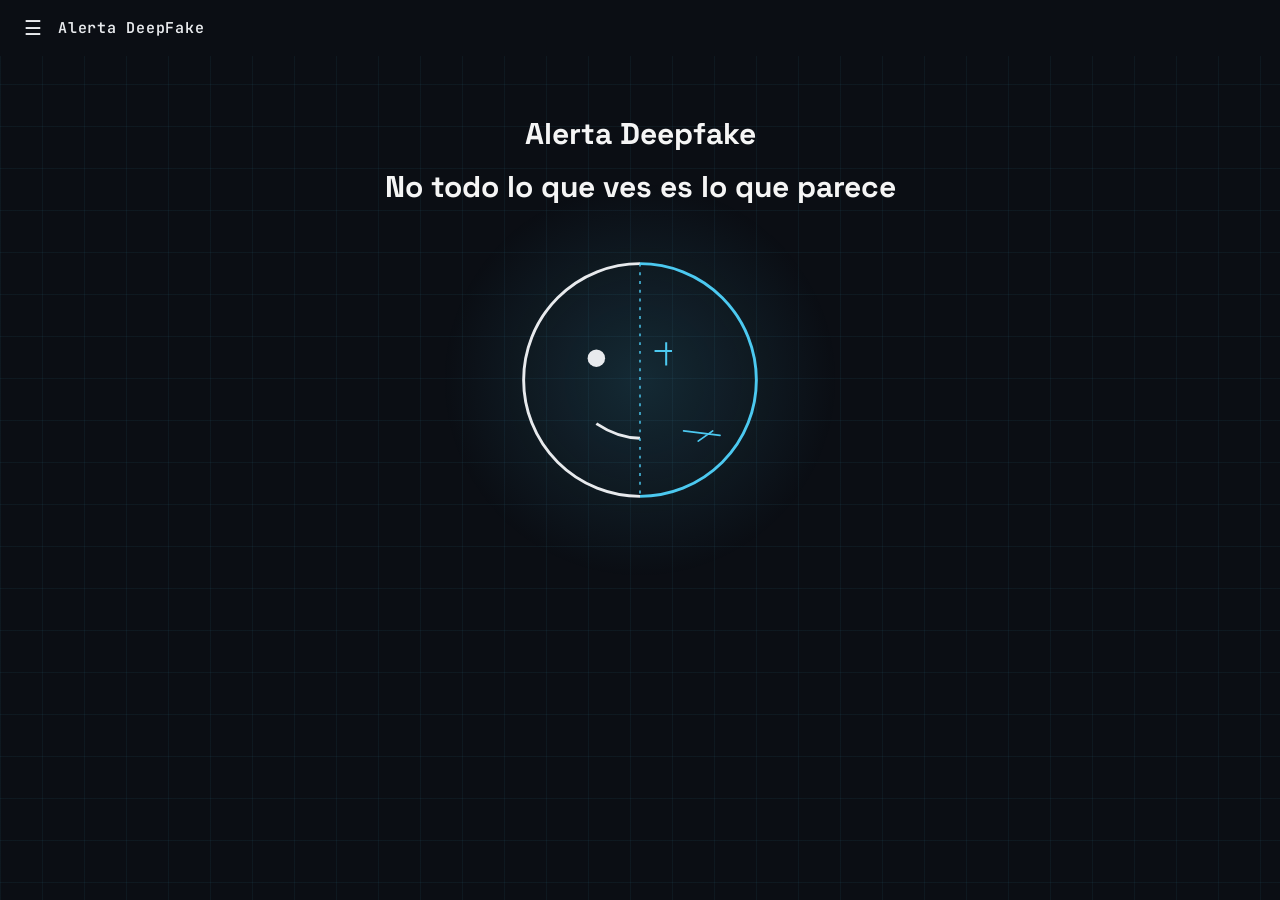
==== commit a9d43970: "frase" ====
--- a/index.html
+++ b/index.html
@@ -24,13 +24,8 @@
 
   <span class="categoria">Detecta y Actua</span>
   <a href="casossimulados.html">Casos Simulados</a>
-<<<<<<< HEAD
-  <a href="listaverificacion">Lista de Verificacion</a>
-  <a href="rutaactuacion">Ruta de Actuacion</a>
-=======
   <a href="listaverificacion.html">Lista de Verificacion</a>
   <a href="rutaactuacion.html">Ruta de Actuacion</a>
->>>>>>> 27a6eb06cba0960f1c46c4dd97439ce36b3f668e
   <a href="reportaruncaso.html" class="btn-reportar">🛡️ Reportar un Caso</a>
   
   <span class="categoria">Marco Legal</span>
@@ -41,7 +36,7 @@
 </nav>
 <main>
   <center><h1>Alerta Deepfake</h1></center>
-  <center><p>No todo lo que ves es lo que parece</p></center>
+  <center><h1>No todo lo que ves es lo que parece</h1></center>
     <div class="face-wrap">
   <svg viewBox="0 0 220 220">
   <defs>
--- a/estilos.css
+++ b/estilos.css
@@ -207,6 +207,13 @@
   border: 1px solid rgba(76,201,240,0.15);
   border-radius: 8px;
   padding: 16px;
+  .audio-container {
+  margin-top: 16px;
+}
+
+.audio-container audio {
+  width: 100%;
+}
 }
 
 .tarjeta .icono { font-size: 24px; margin-bottom: 8px; }
@@ -633,7 +640,7 @@
 .zona-carga strong {
   color: #22d3ee;
 }
-.btnEnviar {
+.btn-Enviar {
   background-color: #22d3ee;
   color: #0d1117;
   border: none;
@@ -745,4 +752,44 @@
 #tablaUsuarios td:first-child {
     color: #14375f;
     font-weight: bold;
+}
+.ruta-pasos {
+  max-width: 600px;
+  margin: 40px auto;
+  padding: 0 24px;
+}
+
+.paso {
+  display: flex;
+  gap: 20px;
+  padding: 24px 0;
+  border-bottom: 1px solid rgba(255,255,255,0.08);
+}
+
+.paso-num {
+  font-family: 'JetBrains Mono', monospace;
+  color: var(--cyan);
+  font-size: 22px;
+  font-weight: 700;
+  flex-shrink: 0;
+  width: 40px;
+}
+
+.recomendaciones {
+  max-width: 600px;
+  margin: 40px auto;
+  padding: 0 24px;
+}
+
+.recomendacion {
+  display: flex;
+  gap: 18px;
+  align-items: flex-start;
+  padding: 20px 0;
+  border-bottom: 1px solid rgba(255,255,255,0.08);
+}
+
+.recomendacion-icono {
+  font-size: 24px;
+  flex-shrink: 0;
 }
